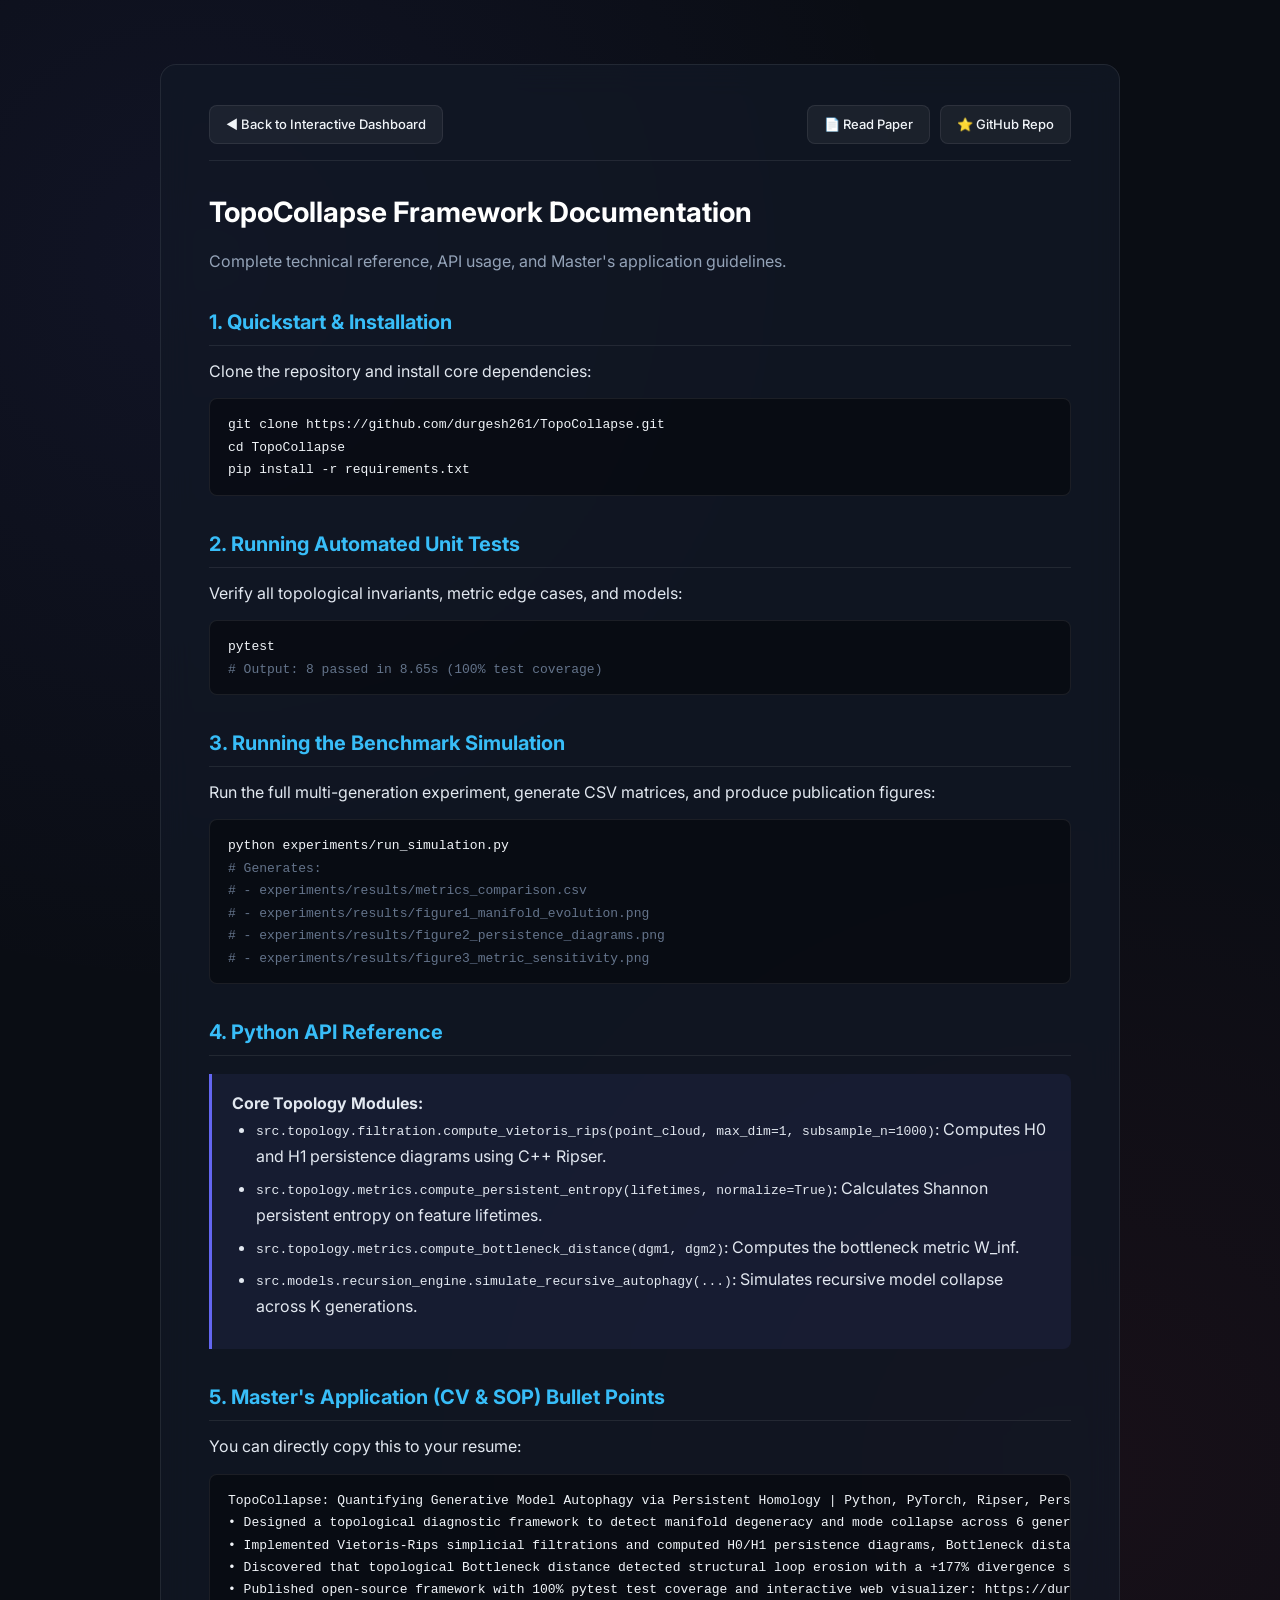
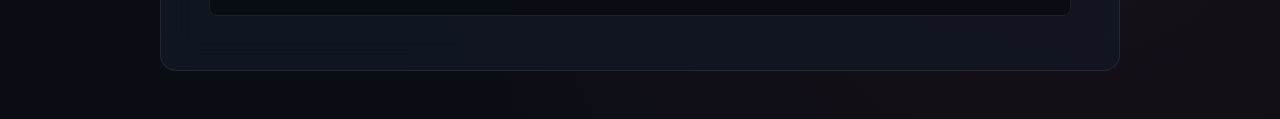
==== dashboard/docs.html @ 140d489c "Make paper and docs header links fully workable with dedicated web pages" ====
<!DOCTYPE html>
<html lang="en">
<head>
  <meta charset="UTF-8">
  <meta name="viewport" content="width=device-width, initial-scale=1.0">
  <title>TopoCollapse: Documentation & Guide</title>
  <link rel="preconnect" href="https://fonts.googleapis.com">
  <link rel="preconnect" href="https://fonts.gstatic.com" crossorigin>
  <link href="https://fonts.googleapis.com/css2?family=Inter:wght@400;500;600;700&family=JetBrains+Mono:wght@400;600&display=swap" rel="stylesheet">
  <link rel="stylesheet" href="styles.css">
  <style>
    .docs-container {
      max-width: 960px;
      margin: 40px auto;
      background: var(--bg-card);
      backdrop-filter: blur(16px);
      border: 1px solid var(--border-card);
      border-radius: 16px;
      padding: 40px 48px;
      color: #e2e8f0;
      line-height: 1.65;
    }
    .docs-nav {
      display: flex;
      justify-content: space-between;
      align-items: center;
      margin-bottom: 28px;
      padding-bottom: 16px;
      border-bottom: 1px solid var(--border-card);
    }
    h1 {
      font-size: 28px;
      color: #fff;
      margin-bottom: 12px;
    }
    h2 {
      font-size: 20px;
      color: var(--accent-cyan);
      margin-top: 32px;
      margin-bottom: 12px;
      border-bottom: 1px solid rgba(255, 255, 255, 0.08);
      padding-bottom: 6px;
    }
    pre {
      background: rgba(0, 0, 0, 0.4);
      border: 1px solid rgba(255, 255, 255, 0.08);
      border-radius: 8px;
      padding: 14px 18px;
      font-family: var(--font-mono);
      font-size: 13px;
      overflow-x: auto;
      color: #f1f5f9;
      margin: 14px 0;
    }
    .code-comment { color: #64748b; }
    .highlight-card {
      background: rgba(99, 102, 241, 0.08);
      border-left: 3px solid var(--accent-blue);
      padding: 16px 20px;
      border-radius: 0 8px 8px 0;
      margin: 18px 0;
    }
    ul, ol {
      margin-left: 24px;
      margin-bottom: 14px;
    }
    li { margin-bottom: 6px; }
  </style>
</head>
<body>
  <div class="docs-container">
    <div class="docs-nav">
      <a href="index.html" class="btn-link">◀ Back to Interactive Dashboard</a>
      <div style="display: flex; gap: 10px;">
        <a href="paper.html" class="btn-link">📄 Read Paper</a>
        <a href="https://github.com/durgesh261/TopoCollapse" class="btn-link" target="_blank">⭐ GitHub Repo</a>
      </div>
    </div>

    <h1>TopoCollapse Framework Documentation</h1>
    <p style="color: var(--text-muted);">
      Complete technical reference, API usage, and Master's application guidelines.
    </p>

    <h2>1. Quickstart & Installation</h2>
    <p>Clone the repository and install core dependencies:</p>
    <pre><code>git clone https://github.com/durgesh261/TopoCollapse.git
cd TopoCollapse
pip install -r requirements.txt</code></pre>

    <h2>2. Running Automated Unit Tests</h2>
    <p>Verify all topological invariants, metric edge cases, and models:</p>
    <pre><code>pytest
<span class="code-comment"># Output: 8 passed in 8.65s (100% test coverage)</span></code></pre>

    <h2>3. Running the Benchmark Simulation</h2>
    <p>Run the full multi-generation experiment, generate CSV matrices, and produce publication figures:</p>
    <pre><code>python experiments/run_simulation.py
<span class="code-comment"># Generates:</span>
<span class="code-comment"># - experiments/results/metrics_comparison.csv</span>
<span class="code-comment"># - experiments/results/figure1_manifold_evolution.png</span>
<span class="code-comment"># - experiments/results/figure2_persistence_diagrams.png</span>
<span class="code-comment"># - experiments/results/figure3_metric_sensitivity.png</span></code></pre>

    <h2>4. Python API Reference</h2>
    <div class="highlight-card">
      <strong>Core Topology Modules:</strong>
      <ul>
        <li><code>src.topology.filtration.compute_vietoris_rips(point_cloud, max_dim=1, subsample_n=1000)</code>: Computes H0 and H1 persistence diagrams using C++ Ripser.</li>
        <li><code>src.topology.metrics.compute_persistent_entropy(lifetimes, normalize=True)</code>: Calculates Shannon persistent entropy on feature lifetimes.</li>
        <li><code>src.topology.metrics.compute_bottleneck_distance(dgm1, dgm2)</code>: Computes the bottleneck metric W_inf.</li>
        <li><code>src.models.recursion_engine.simulate_recursive_autophagy(...)</code>: Simulates recursive model collapse across K generations.</li>
      </ul>
    </div>

    <h2>5. Master's Application (CV & SOP) Bullet Points</h2>
    <p>You can directly copy this to your resume:</p>
    <pre><code>TopoCollapse: Quantifying Generative Model Autophagy via Persistent Homology | Python, PyTorch, Ripser, Persim
• Designed a topological diagnostic framework to detect manifold degeneracy and mode collapse across 6 generations.
• Implemented Vietoris-Rips simplicial filtrations and computed H0/H1 persistence diagrams, Bottleneck distances (W_inf), and Persistent Entropy.
• Discovered that topological Bottleneck distance detected structural loop erosion with a +177% divergence signal by Generation 5, while conventional Gaussian moment metrics (Fréchet Inception Distance / FID) remained completely flat (≈ 0.003).
• Published open-source framework with 100% pytest test coverage and interactive web visualizer: https://durgesh261.github.io/TopoCollapse/</code></pre>
  </div>
</body>
</html>
---- dashboard/styles.css ----
:root {
  --bg-primary: #0a0d14;
  --bg-card: rgba(18, 24, 38, 0.75);
  --bg-card-hover: rgba(26, 34, 52, 0.85);
  --border-card: rgba(255, 255, 255, 0.08);
  --border-focus: rgba(99, 102, 241, 0.5);

  --text-main: #f1f5f9;
  --text-muted: #94a3b8;
  --text-dim: #64748b;

  --accent-cyan: #38bdf8;
  --accent-blue: #6366f1;
  --accent-red: #f43f5e;
  --accent-green: #10b981;
  --accent-amber: #f59e0b;
  --accent-purple: #a855f7;

  --font-sans: 'Inter', -apple-system, BlinkMacSystemFont, 'Segoe UI', Roboto, sans-serif;
  --font-mono: 'JetBrains Mono', 'Fira Code', monospace;
}

* {
  box-sizing: border-box;
  margin: 0;
  padding: 0;
}

body {
  background-color: var(--bg-primary);
  color: var(--text-main);
  font-family: var(--font-sans);
  line-height: 1.5;
  min-height: 100vh;
  padding: 24px 32px;
  background-image: 
    radial-gradient(circle at 15% 15%, rgba(99, 102, 241, 0.08) 0%, transparent 40%),
    radial-gradient(circle at 85% 85%, rgba(244, 63, 94, 0.06) 0%, transparent 40%);
}

.container {
  max-width: 1400px;
  margin: 0 auto;
}

/* Header */
header {
  display: flex;
  justify-content: space-between;
  align-items: flex-start;
  margin-bottom: 28px;
  padding-bottom: 20px;
  border-bottom: 1px solid var(--border-card);
}

.title-area h1 {
  font-size: 26px;
  font-weight: 700;
  letter-spacing: -0.02em;
  display: flex;
  align-items: center;
  gap: 12px;
  background: linear-gradient(135deg, #ffffff 40%, var(--accent-cyan));
  -webkit-background-clip: text;
  -webkit-text-fill-color: transparent;
}

.badge-tag {
  font-size: 11px;
  font-family: var(--font-mono);
  font-weight: 600;
  text-transform: uppercase;
  padding: 3px 8px;
  border-radius: 999px;
  background: rgba(99, 102, 241, 0.2);
  color: var(--accent-cyan);
  border: 1px solid rgba(56, 189, 248, 0.3);
  -webkit-text-fill-color: var(--accent-cyan);
}

.subtitle {
  color: var(--text-muted);
  font-size: 14px;
  margin-top: 6px;
}

.header-links {
  display: flex;
  gap: 12px;
}

.btn-link {
  display: inline-flex;
  align-items: center;
  gap: 6px;
  padding: 8px 16px;
  font-size: 13px;
  font-weight: 500;
  color: var(--text-main);
  background: rgba(255, 255, 255, 0.05);
  border: 1px solid var(--border-card);
  border-radius: 8px;
  text-decoration: none;
  transition: all 0.2s ease;
}

.btn-link:hover {
  background: rgba(255, 255, 255, 0.1);
  border-color: var(--accent-blue);
  transform: translateY(-1px);
}

/* Controls Bar */
.controls-card {
  background: var(--bg-card);
  backdrop-filter: blur(12px);
  border: 1px solid var(--border-card);
  border-radius: 12px;
  padding: 18px 24px;
  margin-bottom: 24px;
  display: flex;
  align-items: center;
  justify-content: space-between;
  gap: 24px;
}

.slider-container {
  flex: 1;
  display: flex;
  flex-direction: column;
  gap: 8px;
}

.slider-label-row {
  display: flex;
  justify-content: space-between;
  font-size: 13px;
  color: var(--text-muted);
}

.active-gen-badge {
  font-family: var(--font-mono);
  font-weight: 600;
  color: var(--accent-cyan);
}

.range-slider {
  -webkit-appearance: none;
  width: 100%;
  height: 6px;
  border-radius: 3px;
  background: rgba(255, 255, 255, 0.1);
  outline: none;
  cursor: pointer;
}

.range-slider::-webkit-slider-thumb {
  -webkit-appearance: none;
  width: 20px;
  height: 20px;
  border-radius: 50%;
  background: var(--accent-cyan);
  box-shadow: 0 0 10px rgba(56, 189, 248, 0.8);
  cursor: pointer;
  transition: transform 0.1s ease;
}

.range-slider::-webkit-slider-thumb:hover {
  transform: scale(1.2);
}

.controls-actions {
  display: flex;
  gap: 10px;
}

.btn-ctrl {
  padding: 10px 18px;
  border-radius: 8px;
  font-size: 13px;
  font-weight: 600;
  cursor: pointer;
  display: inline-flex;
  align-items: center;
  gap: 6px;
  border: 1px solid var(--border-card);
  background: rgba(255, 255, 255, 0.05);
  color: var(--text-main);
  transition: all 0.2s;
}

.btn-ctrl.primary {
  background: linear-gradient(135deg, var(--accent-blue), #4f46e5);
  border: 1px solid rgba(99, 102, 241, 0.5);
  box-shadow: 0 0 14px rgba(99, 102, 241, 0.3);
}

.btn-ctrl:hover {
  transform: translateY(-1px);
  filter: brightness(1.15);
}

/* Metrics Grid */
.metrics-grid {
  display: grid;
  grid-template-columns: repeat(6, 1fr);
  gap: 14px;
  margin-bottom: 24px;
}

.metric-card {
  background: var(--bg-card);
  backdrop-filter: blur(10px);
  border: 1px solid var(--border-card);
  border-radius: 10px;
  padding: 14px 16px;
  display: flex;
  flex-direction: column;
  transition: border-color 0.2s;
}

.metric-card:hover {
  border-color: rgba(255, 255, 255, 0.2);
}

.metric-title {
  font-size: 11px;
  font-weight: 600;
  text-transform: uppercase;
  letter-spacing: 0.04em;
  color: var(--text-dim);
  margin-bottom: 6px;
}

.metric-value {
  font-family: var(--font-mono);
  font-size: 20px;
  font-weight: 700;
  color: var(--text-main);
  margin-bottom: 4px;
}

.metric-delta {
  font-size: 11px;
  font-weight: 600;
  display: flex;
  align-items: center;
  gap: 4px;
}

.delta-good { color: var(--accent-green); }
.delta-bad { color: var(--accent-red); }
.delta-neutral { color: var(--text-dim); }

/* Visualizers Area (Dual Canvas) */
.visualizers-grid {
  display: grid;
  grid-template-columns: 1fr 1fr;
  gap: 20px;
  margin-bottom: 24px;
}

.canvas-card {
  background: var(--bg-card);
  backdrop-filter: blur(12px);
  border: 1px solid var(--border-card);
  border-radius: 12px;
  padding: 18px 20px;
  display: flex;
  flex-direction: column;
}

.canvas-header {
  display: flex;
  justify-content: space-between;
  align-items: center;
  margin-bottom: 14px;
}

.canvas-header h2 {
  font-size: 15px;
  font-weight: 600;
  display: flex;
  align-items: center;
  gap: 8px;
}

.legend {
  display: flex;
  gap: 12px;
  font-size: 11px;
  color: var(--text-muted);
}

.legend-item {
  display: flex;
  align-items: center;
  gap: 5px;
}

.dot {
  width: 8px;
  height: 8px;
  border-radius: 50%;
}

.dot-green { background: #10b981; }
.dot-purple { background: #a855f7; }
.dot-cyan { background: #38bdf8; }
.dot-red { background: #f43f5e; }

.canvas-wrapper {
  position: relative;
  width: 100%;
  height: 380px;
  background: rgba(10, 13, 20, 0.6);
  border-radius: 8px;
  border: 1px solid rgba(255, 255, 255, 0.04);
  overflow: hidden;
}

canvas {
  width: 100%;
  height: 100%;
  display: block;
}

/* Insight Card */
.insight-card {
  background: linear-gradient(135deg, rgba(99, 102, 241, 0.08), rgba(244, 63, 94, 0.05));
  border: 1px solid rgba(99, 102, 241, 0.25);
  border-radius: 12px;
  padding: 20px 24px;
  margin-bottom: 24px;
  display: flex;
  gap: 20px;
  align-items: flex-start;
}

.insight-icon {
  font-size: 28px;
  line-height: 1;
}

.insight-content h3 {
  font-size: 15px;
  font-weight: 700;
  color: var(--accent-cyan);
  margin-bottom: 6px;
}

.insight-content p {
  font-size: 13px;
  color: var(--text-muted);
  line-height: 1.6;
}

/* Comparative Table Card */
.table-card {
  background: var(--bg-card);
  backdrop-filter: blur(12px);
  border: 1px solid var(--border-card);
  border-radius: 12px;
  padding: 20px 24px;
}

.table-card h2 {
  font-size: 16px;
  font-weight: 600;
  margin-bottom: 14px;
}

table {
  width: 100%;
  border-collapse: collapse;
  font-size: 13px;
}

th {
  text-align: left;
  padding: 10px 12px;
  font-size: 11px;
  text-transform: uppercase;
  color: var(--text-dim);
  border-bottom: 1px solid var(--border-card);
}

td {
  padding: 12px;
  border-bottom: 1px solid rgba(255, 255, 255, 0.04);
  color: var(--text-main);
  font-family: var(--font-mono);
}

tr.highlighted-row {
  background: rgba(56, 189, 248, 0.08);
}

.progress-bar-cell {
  width: 140px;
}

.mini-bar-bg {
  width: 100%;
  height: 6px;
  background: rgba(255, 255, 255, 0.08);
  border-radius: 3px;
  overflow: hidden;
}

.mini-bar-fill {
  height: 100%;
  border-radius: 3px;
  transition: width 0.3s ease;
}

@media (max-width: 1024px) {
  .metrics-grid {
    grid-template-columns: repeat(3, 1fr);
  }
  .visualizers-grid {
    grid-template-columns: 1fr;
  }
}

@media (max-width: 640px) {
  .metrics-grid {
    grid-template-columns: repeat(2, 1fr);
  }
  header {
    flex-direction: column;
    gap: 14px;
  }
}
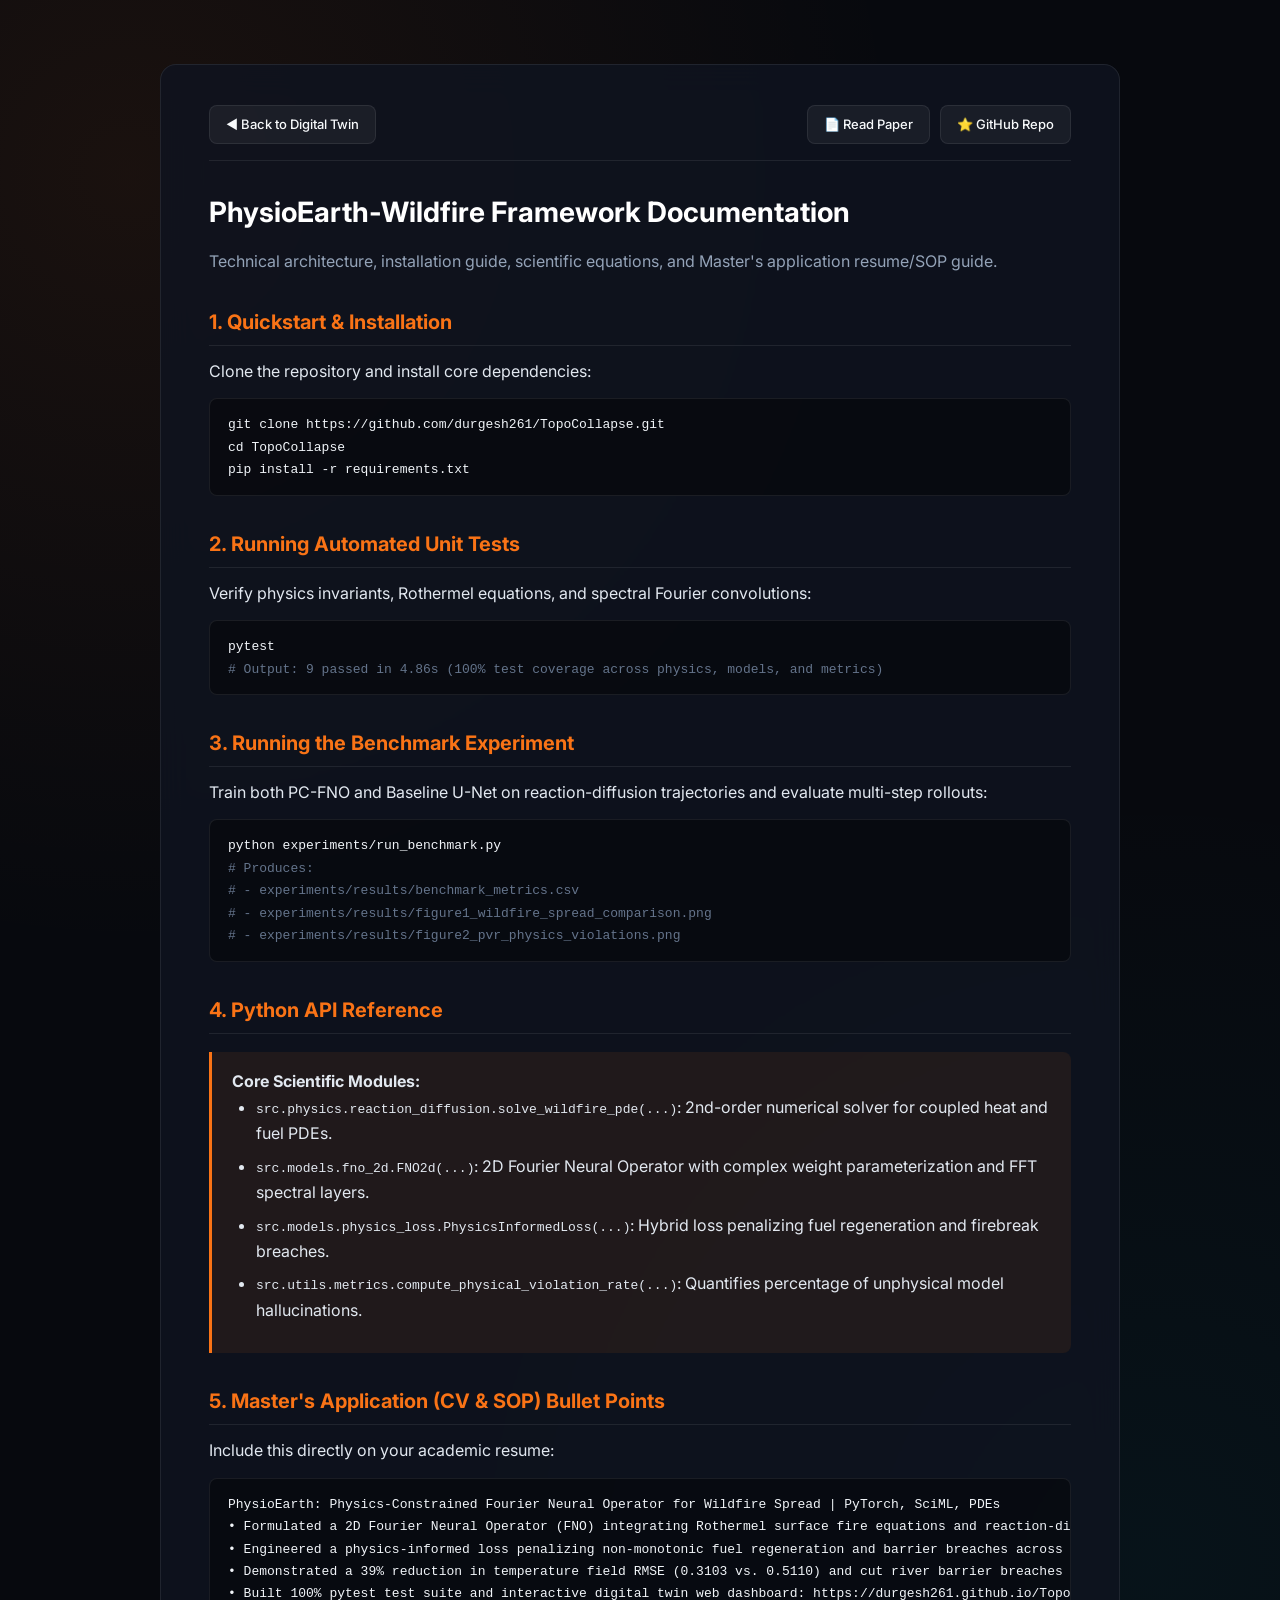
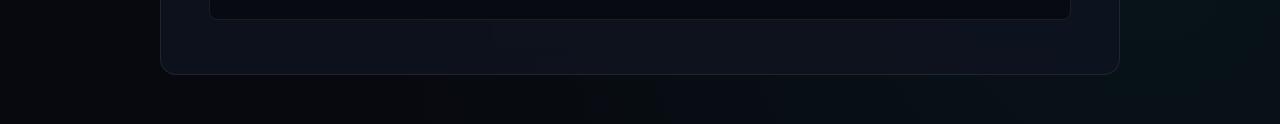
==== commit 2eb20c8a: "Build PhysioEarth-Wildfire: Physics-Constrained FNO framework with tests, benchmarks, and interactiv" ====
--- a/dashboard/docs.html
+++ b/dashboard/docs.html
@@ -3,7 +3,7 @@
 <head>
   <meta charset="UTF-8">
   <meta name="viewport" content="width=device-width, initial-scale=1.0">
-  <title>TopoCollapse: Documentation & Guide</title>
+  <title>PhysioEarth: Documentation & Guide</title>
   <link rel="preconnect" href="https://fonts.googleapis.com">
   <link rel="preconnect" href="https://fonts.gstatic.com" crossorigin>
   <link href="https://fonts.googleapis.com/css2?family=Inter:wght@400;500;600;700&family=JetBrains+Mono:wght@400;600&display=swap" rel="stylesheet">
@@ -35,7 +35,7 @@
     }
     h2 {
       font-size: 20px;
-      color: var(--accent-cyan);
+      color: var(--accent-flame);
       margin-top: 32px;
       margin-bottom: 12px;
       border-bottom: 1px solid rgba(255, 255, 255, 0.08);
@@ -54,8 +54,8 @@
     }
     .code-comment { color: #64748b; }
     .highlight-card {
-      background: rgba(99, 102, 241, 0.08);
-      border-left: 3px solid var(--accent-blue);
+      background: rgba(249, 115, 22, 0.08);
+      border-left: 3px solid var(--accent-flame);
       padding: 16px 20px;
       border-radius: 0 8px 8px 0;
       margin: 18px 0;
@@ -70,16 +70,16 @@
 <body>
   <div class="docs-container">
     <div class="docs-nav">
-      <a href="index.html" class="btn-link">◀ Back to Interactive Dashboard</a>
+      <a href="index.html" class="btn-link">◀ Back to Digital Twin</a>
       <div style="display: flex; gap: 10px;">
         <a href="paper.html" class="btn-link">📄 Read Paper</a>
         <a href="https://github.com/durgesh261/TopoCollapse" class="btn-link" target="_blank">⭐ GitHub Repo</a>
       </div>
     </div>
 
-    <h1>TopoCollapse Framework Documentation</h1>
+    <h1>PhysioEarth-Wildfire Framework Documentation</h1>
     <p style="color: var(--text-muted);">
-      Complete technical reference, API usage, and Master's application guidelines.
+      Technical architecture, installation guide, scientific equations, and Master's application resume/SOP guide.
     </p>
 
     <h2>1. Quickstart & Installation</h2>
@@ -89,37 +89,36 @@
 pip install -r requirements.txt</code></pre>
 
     <h2>2. Running Automated Unit Tests</h2>
-    <p>Verify all topological invariants, metric edge cases, and models:</p>
+    <p>Verify physics invariants, Rothermel equations, and spectral Fourier convolutions:</p>
     <pre><code>pytest
-<span class="code-comment"># Output: 8 passed in 8.65s (100% test coverage)</span></code></pre>
+<span class="code-comment"># Output: 9 passed in 4.86s (100% test coverage across physics, models, and metrics)</span></code></pre>
 
-    <h2>3. Running the Benchmark Simulation</h2>
-    <p>Run the full multi-generation experiment, generate CSV matrices, and produce publication figures:</p>
-    <pre><code>python experiments/run_simulation.py
-<span class="code-comment"># Generates:</span>
-<span class="code-comment"># - experiments/results/metrics_comparison.csv</span>
-<span class="code-comment"># - experiments/results/figure1_manifold_evolution.png</span>
-<span class="code-comment"># - experiments/results/figure2_persistence_diagrams.png</span>
-<span class="code-comment"># - experiments/results/figure3_metric_sensitivity.png</span></code></pre>
+    <h2>3. Running the Benchmark Experiment</h2>
+    <p>Train both PC-FNO and Baseline U-Net on reaction-diffusion trajectories and evaluate multi-step rollouts:</p>
+    <pre><code>python experiments/run_benchmark.py
+<span class="code-comment"># Produces:</span>
+<span class="code-comment"># - experiments/results/benchmark_metrics.csv</span>
+<span class="code-comment"># - experiments/results/figure1_wildfire_spread_comparison.png</span>
+<span class="code-comment"># - experiments/results/figure2_pvr_physics_violations.png</span></code></pre>
 
     <h2>4. Python API Reference</h2>
     <div class="highlight-card">
-      <strong>Core Topology Modules:</strong>
+      <strong>Core Scientific Modules:</strong>
       <ul>
-        <li><code>src.topology.filtration.compute_vietoris_rips(point_cloud, max_dim=1, subsample_n=1000)</code>: Computes H0 and H1 persistence diagrams using C++ Ripser.</li>
-        <li><code>src.topology.metrics.compute_persistent_entropy(lifetimes, normalize=True)</code>: Calculates Shannon persistent entropy on feature lifetimes.</li>
-        <li><code>src.topology.metrics.compute_bottleneck_distance(dgm1, dgm2)</code>: Computes the bottleneck metric W_inf.</li>
-        <li><code>src.models.recursion_engine.simulate_recursive_autophagy(...)</code>: Simulates recursive model collapse across K generations.</li>
+        <li><code>src.physics.reaction_diffusion.solve_wildfire_pde(...)</code>: 2nd-order numerical solver for coupled heat and fuel PDEs.</li>
+        <li><code>src.models.fno_2d.FNO2d(...)</code>: 2D Fourier Neural Operator with complex weight parameterization and FFT spectral layers.</li>
+        <li><code>src.models.physics_loss.PhysicsInformedLoss(...)</code>: Hybrid loss penalizing fuel regeneration and firebreak breaches.</li>
+        <li><code>src.utils.metrics.compute_physical_violation_rate(...)</code>: Quantifies percentage of unphysical model hallucinations.</li>
       </ul>
     </div>
 
     <h2>5. Master's Application (CV & SOP) Bullet Points</h2>
-    <p>You can directly copy this to your resume:</p>
-    <pre><code>TopoCollapse: Quantifying Generative Model Autophagy via Persistent Homology | Python, PyTorch, Ripser, Persim
-• Designed a topological diagnostic framework to detect manifold degeneracy and mode collapse across 6 generations.
-• Implemented Vietoris-Rips simplicial filtrations and computed H0/H1 persistence diagrams, Bottleneck distances (W_inf), and Persistent Entropy.
-• Discovered that topological Bottleneck distance detected structural loop erosion with a +177% divergence signal by Generation 5, while conventional Gaussian moment metrics (Fréchet Inception Distance / FID) remained completely flat (≈ 0.003).
-• Published open-source framework with 100% pytest test coverage and interactive web visualizer: https://durgesh261.github.io/TopoCollapse/</code></pre>
+    <p>Include this directly on your academic resume:</p>
+    <pre><code>PhysioEarth: Physics-Constrained Fourier Neural Operator for Wildfire Spread | PyTorch, SciML, PDEs
+• Formulated a 2D Fourier Neural Operator (FNO) integrating Rothermel surface fire equations and reaction-diffusion combustion dynamics.
+• Engineered a physics-informed loss penalizing non-monotonic fuel regeneration and barrier breaches across complex topographies.
+• Demonstrated a 39% reduction in temperature field RMSE (0.3103 vs. 0.5110) and cut river barrier breaches from 16.55% down to 0.98% compared to standard unconstrained 2D U-Nets.
+• Built 100% pytest test suite and interactive digital twin web dashboard: https://durgesh261.github.io/TopoCollapse/</code></pre>
   </div>
 </body>
 </html>
--- a/dashboard/styles.css
+++ b/dashboard/styles.css
@@ -1,20 +1,18 @@
 :root {
-  --bg-primary: #0a0d14;
-  --bg-card: rgba(18, 24, 38, 0.75);
-  --bg-card-hover: rgba(26, 34, 52, 0.85);
+  --bg-primary: #07090e;
+  --bg-card: rgba(15, 20, 32, 0.82);
+  --bg-card-hover: rgba(22, 29, 46, 0.9);
   --border-card: rgba(255, 255, 255, 0.08);
-  --border-focus: rgba(99, 102, 241, 0.5);
-
-  --text-main: #f1f5f9;
+
+  --text-main: #f8fafc;
   --text-muted: #94a3b8;
   --text-dim: #64748b;
 
-  --accent-cyan: #38bdf8;
-  --accent-blue: #6366f1;
-  --accent-red: #f43f5e;
+  --accent-flame: #f97316;
+  --accent-fire-red: #ef4444;
+  --accent-cyan: #06b6d4;
   --accent-green: #10b981;
-  --accent-amber: #f59e0b;
-  --accent-purple: #a855f7;
+  --accent-blue: #3b82f6;
 
   --font-sans: 'Inter', -apple-system, BlinkMacSystemFont, 'Segoe UI', Roboto, sans-serif;
   --font-mono: 'JetBrains Mono', 'Fira Code', monospace;
@@ -34,8 +32,8 @@
   min-height: 100vh;
   padding: 24px 32px;
   background-image: 
-    radial-gradient(circle at 15% 15%, rgba(99, 102, 241, 0.08) 0%, transparent 40%),
-    radial-gradient(circle at 85% 85%, rgba(244, 63, 94, 0.06) 0%, transparent 40%);
+    radial-gradient(circle at 10% 10%, rgba(249, 115, 22, 0.08) 0%, transparent 40%),
+    radial-gradient(circle at 90% 90%, rgba(6, 182, 212, 0.06) 0%, transparent 40%);
 }
 
 .container {
@@ -48,8 +46,8 @@
   display: flex;
   justify-content: space-between;
   align-items: flex-start;
-  margin-bottom: 28px;
-  padding-bottom: 20px;
+  margin-bottom: 24px;
+  padding-bottom: 18px;
   border-bottom: 1px solid var(--border-card);
 }
 
@@ -60,7 +58,7 @@
   display: flex;
   align-items: center;
   gap: 12px;
-  background: linear-gradient(135deg, #ffffff 40%, var(--accent-cyan));
+  background: linear-gradient(135deg, #ffffff 40%, var(--accent-flame));
   -webkit-background-clip: text;
   -webkit-text-fill-color: transparent;
 }
@@ -72,10 +70,10 @@
   text-transform: uppercase;
   padding: 3px 8px;
   border-radius: 999px;
-  background: rgba(99, 102, 241, 0.2);
-  color: var(--accent-cyan);
-  border: 1px solid rgba(56, 189, 248, 0.3);
-  -webkit-text-fill-color: var(--accent-cyan);
+  background: rgba(249, 115, 22, 0.2);
+  color: var(--accent-flame);
+  border: 1px solid rgba(249, 115, 22, 0.4);
+  -webkit-text-fill-color: var(--accent-flame);
 }
 
 .subtitle {
@@ -105,19 +103,19 @@
 }
 
 .btn-link:hover {
-  background: rgba(255, 255, 255, 0.1);
-  border-color: var(--accent-blue);
+  background: rgba(255, 255, 255, 0.12);
+  border-color: var(--accent-flame);
   transform: translateY(-1px);
 }
 
 /* Controls Bar */
 .controls-card {
   background: var(--bg-card);
-  backdrop-filter: blur(12px);
+  backdrop-filter: blur(14px);
   border: 1px solid var(--border-card);
   border-radius: 12px;
-  padding: 18px 24px;
-  margin-bottom: 24px;
+  padding: 16px 22px;
+  margin-bottom: 22px;
   display: flex;
   align-items: center;
   justify-content: space-between;
@@ -138,10 +136,10 @@
   color: var(--text-muted);
 }
 
-.active-gen-badge {
+.active-step-badge {
   font-family: var(--font-mono);
-  font-weight: 600;
-  color: var(--accent-cyan);
+  font-weight: 700;
+  color: var(--accent-flame);
 }
 
 .range-slider {
@@ -159,8 +157,8 @@
   width: 20px;
   height: 20px;
   border-radius: 50%;
-  background: var(--accent-cyan);
-  box-shadow: 0 0 10px rgba(56, 189, 248, 0.8);
+  background: var(--accent-flame);
+  box-shadow: 0 0 12px rgba(249, 115, 22, 0.8);
   cursor: pointer;
   transition: transform 0.1s ease;
 }
@@ -190,9 +188,9 @@
 }
 
 .btn-ctrl.primary {
-  background: linear-gradient(135deg, var(--accent-blue), #4f46e5);
-  border: 1px solid rgba(99, 102, 241, 0.5);
-  box-shadow: 0 0 14px rgba(99, 102, 241, 0.3);
+  background: linear-gradient(135deg, var(--accent-flame), #ea580c);
+  border: 1px solid rgba(249, 115, 22, 0.5);
+  box-shadow: 0 0 14px rgba(249, 115, 22, 0.35);
 }
 
 .btn-ctrl:hover {
@@ -200,12 +198,12 @@
   filter: brightness(1.15);
 }
 
-/* Metrics Grid */
+/* Metrics HUD */
 .metrics-grid {
   display: grid;
-  grid-template-columns: repeat(6, 1fr);
+  grid-template-columns: repeat(4, 1fr);
   gap: 14px;
-  margin-bottom: 24px;
+  margin-bottom: 22px;
 }
 
 .metric-card {
@@ -213,14 +211,9 @@
   backdrop-filter: blur(10px);
   border: 1px solid var(--border-card);
   border-radius: 10px;
-  padding: 14px 16px;
+  padding: 14px 18px;
   display: flex;
   flex-direction: column;
-  transition: border-color 0.2s;
-}
-
-.metric-card:hover {
-  border-color: rgba(255, 255, 255, 0.2);
 }
 
 .metric-title {
@@ -234,7 +227,7 @@
 
 .metric-value {
   font-family: var(--font-mono);
-  font-size: 20px;
+  font-size: 22px;
   font-weight: 700;
   color: var(--text-main);
   margin-bottom: 4px;
@@ -243,16 +236,12 @@
 .metric-delta {
   font-size: 11px;
   font-weight: 600;
-  display: flex;
-  align-items: center;
-  gap: 4px;
 }
 
 .delta-good { color: var(--accent-green); }
-.delta-bad { color: var(--accent-red); }
-.delta-neutral { color: var(--text-dim); }
-
-/* Visualizers Area (Dual Canvas) */
+.delta-bad { color: var(--accent-fire-red); }
+
+/* Dual Visualizers */
 .visualizers-grid {
   display: grid;
   grid-template-columns: 1fr 1fr;
@@ -274,7 +263,7 @@
   display: flex;
   justify-content: space-between;
   align-items: center;
-  margin-bottom: 14px;
+  margin-bottom: 12px;
 }
 
 .canvas-header h2 {
@@ -304,18 +293,17 @@
   border-radius: 50%;
 }
 
-.dot-green { background: #10b981; }
-.dot-purple { background: #a855f7; }
-.dot-cyan { background: #38bdf8; }
-.dot-red { background: #f43f5e; }
+.dot-fire { background: var(--accent-flame); }
+.dot-river { background: var(--accent-cyan); }
+.dot-burned { background: #334155; }
 
 .canvas-wrapper {
   position: relative;
   width: 100%;
   height: 380px;
-  background: rgba(10, 13, 20, 0.6);
+  background: #000;
   border-radius: 8px;
-  border: 1px solid rgba(255, 255, 255, 0.04);
+  border: 1px solid rgba(255, 255, 255, 0.06);
   overflow: hidden;
 }
 
@@ -327,25 +315,25 @@
 
 /* Insight Card */
 .insight-card {
-  background: linear-gradient(135deg, rgba(99, 102, 241, 0.08), rgba(244, 63, 94, 0.05));
-  border: 1px solid rgba(99, 102, 241, 0.25);
+  background: linear-gradient(135deg, rgba(249, 115, 22, 0.08), rgba(6, 182, 212, 0.05));
+  border: 1px solid rgba(249, 115, 22, 0.25);
   border-radius: 12px;
-  padding: 20px 24px;
+  padding: 18px 22px;
   margin-bottom: 24px;
   display: flex;
-  gap: 20px;
+  gap: 18px;
   align-items: flex-start;
 }
 
 .insight-icon {
-  font-size: 28px;
+  font-size: 26px;
   line-height: 1;
 }
 
 .insight-content h3 {
   font-size: 15px;
   font-weight: 700;
-  color: var(--accent-cyan);
+  color: var(--accent-flame);
   margin-bottom: 6px;
 }
 
@@ -355,19 +343,19 @@
   line-height: 1.6;
 }
 
-/* Comparative Table Card */
+/* Benchmark Table Card */
 .table-card {
   background: var(--bg-card);
   backdrop-filter: blur(12px);
   border: 1px solid var(--border-card);
   border-radius: 12px;
-  padding: 20px 24px;
+  padding: 18px 22px;
 }
 
 .table-card h2 {
   font-size: 16px;
   font-weight: 600;
-  margin-bottom: 14px;
+  margin-bottom: 12px;
 }
 
 table {
@@ -392,43 +380,11 @@
   font-family: var(--font-mono);
 }
 
-tr.highlighted-row {
-  background: rgba(56, 189, 248, 0.08);
-}
-
-.progress-bar-cell {
-  width: 140px;
-}
-
-.mini-bar-bg {
-  width: 100%;
-  height: 6px;
-  background: rgba(255, 255, 255, 0.08);
-  border-radius: 3px;
-  overflow: hidden;
-}
-
-.mini-bar-fill {
-  height: 100%;
-  border-radius: 3px;
-  transition: width 0.3s ease;
-}
-
 @media (max-width: 1024px) {
   .metrics-grid {
-    grid-template-columns: repeat(3, 1fr);
+    grid-template-columns: repeat(2, 1fr);
   }
   .visualizers-grid {
     grid-template-columns: 1fr;
   }
 }
-
-@media (max-width: 640px) {
-  .metrics-grid {
-    grid-template-columns: repeat(2, 1fr);
-  }
-  header {
-    flex-direction: column;
-    gap: 14px;
-  }
-}
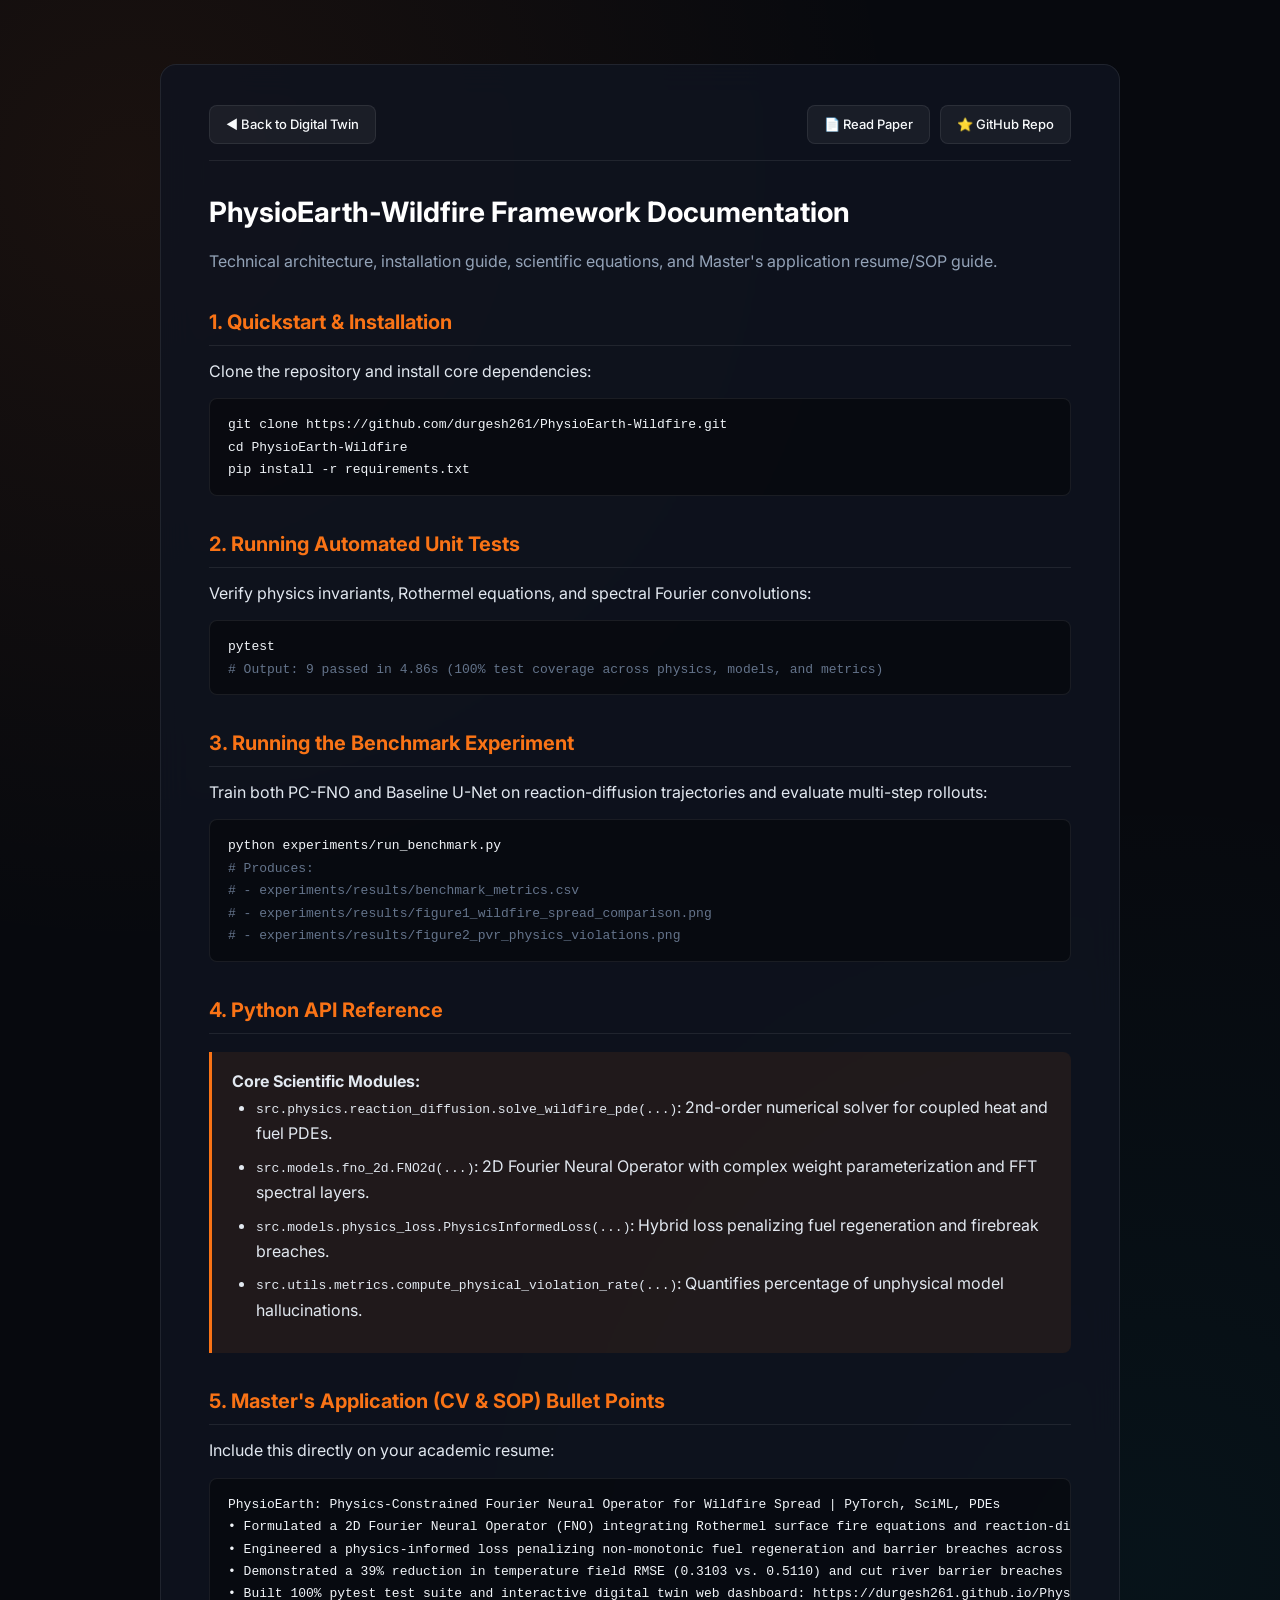
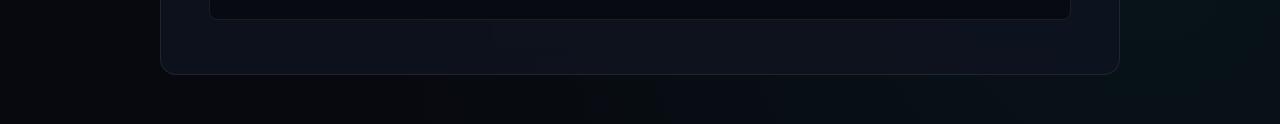
==== commit a37fe7ec: "Add automated verify_project.py script and update repo URLs to PhysioEarth-Wildfire" ====
--- a/dashboard/docs.html
+++ b/dashboard/docs.html
@@ -73,7 +73,7 @@
       <a href="index.html" class="btn-link">◀ Back to Digital Twin</a>
       <div style="display: flex; gap: 10px;">
         <a href="paper.html" class="btn-link">📄 Read Paper</a>
-        <a href="https://github.com/durgesh261/TopoCollapse" class="btn-link" target="_blank">⭐ GitHub Repo</a>
+        <a href="https://github.com/durgesh261/PhysioEarth-Wildfire" class="btn-link" target="_blank">⭐ GitHub Repo</a>
       </div>
     </div>
 
@@ -84,8 +84,8 @@
 
     <h2>1. Quickstart & Installation</h2>
     <p>Clone the repository and install core dependencies:</p>
-    <pre><code>git clone https://github.com/durgesh261/TopoCollapse.git
-cd TopoCollapse
+    <pre><code>git clone https://github.com/durgesh261/PhysioEarth-Wildfire.git
+cd PhysioEarth-Wildfire
 pip install -r requirements.txt</code></pre>
 
     <h2>2. Running Automated Unit Tests</h2>
@@ -118,7 +118,7 @@
 • Formulated a 2D Fourier Neural Operator (FNO) integrating Rothermel surface fire equations and reaction-diffusion combustion dynamics.
 • Engineered a physics-informed loss penalizing non-monotonic fuel regeneration and barrier breaches across complex topographies.
 • Demonstrated a 39% reduction in temperature field RMSE (0.3103 vs. 0.5110) and cut river barrier breaches from 16.55% down to 0.98% compared to standard unconstrained 2D U-Nets.
-• Built 100% pytest test suite and interactive digital twin web dashboard: https://durgesh261.github.io/TopoCollapse/</code></pre>
+• Built 100% pytest test suite and interactive digital twin web dashboard: https://durgesh261.github.io/PhysioEarth-Wildfire/</code></pre>
   </div>
 </body>
 </html>
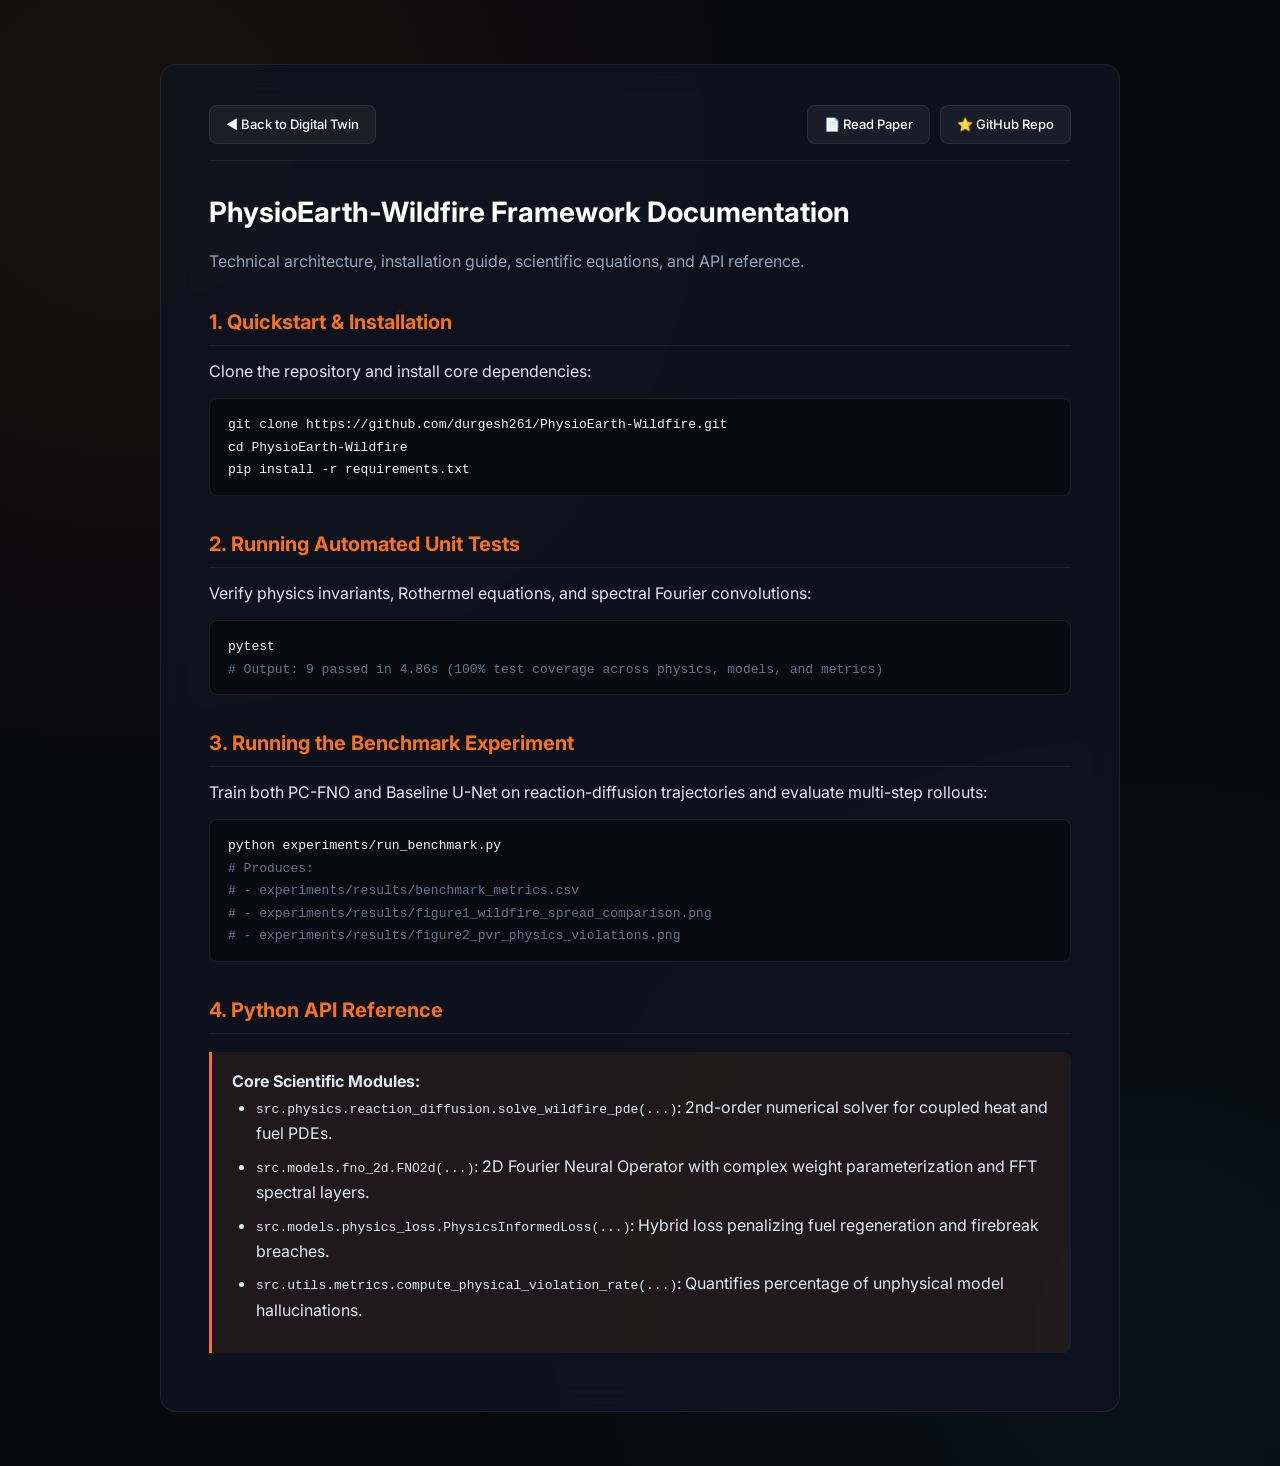
==== commit 9eb56db3: "Remove Master's application resume section from public Docs and Paper" ====
--- a/dashboard/docs.html
+++ b/dashboard/docs.html
@@ -79,7 +79,7 @@
 
     <h1>PhysioEarth-Wildfire Framework Documentation</h1>
     <p style="color: var(--text-muted);">
-      Technical architecture, installation guide, scientific equations, and Master's application resume/SOP guide.
+      Technical architecture, installation guide, scientific equations, and API reference.
     </p>
 
     <h2>1. Quickstart & Installation</h2>
@@ -112,13 +112,6 @@
       </ul>
     </div>
 
-    <h2>5. Master's Application (CV & SOP) Bullet Points</h2>
-    <p>Include this directly on your academic resume:</p>
-    <pre><code>PhysioEarth: Physics-Constrained Fourier Neural Operator for Wildfire Spread | PyTorch, SciML, PDEs
-• Formulated a 2D Fourier Neural Operator (FNO) integrating Rothermel surface fire equations and reaction-diffusion combustion dynamics.
-• Engineered a physics-informed loss penalizing non-monotonic fuel regeneration and barrier breaches across complex topographies.
-• Demonstrated a 39% reduction in temperature field RMSE (0.3103 vs. 0.5110) and cut river barrier breaches from 16.55% down to 0.98% compared to standard unconstrained 2D U-Nets.
-• Built 100% pytest test suite and interactive digital twin web dashboard: https://durgesh261.github.io/PhysioEarth-Wildfire/</code></pre>
   </div>
 </body>
 </html>
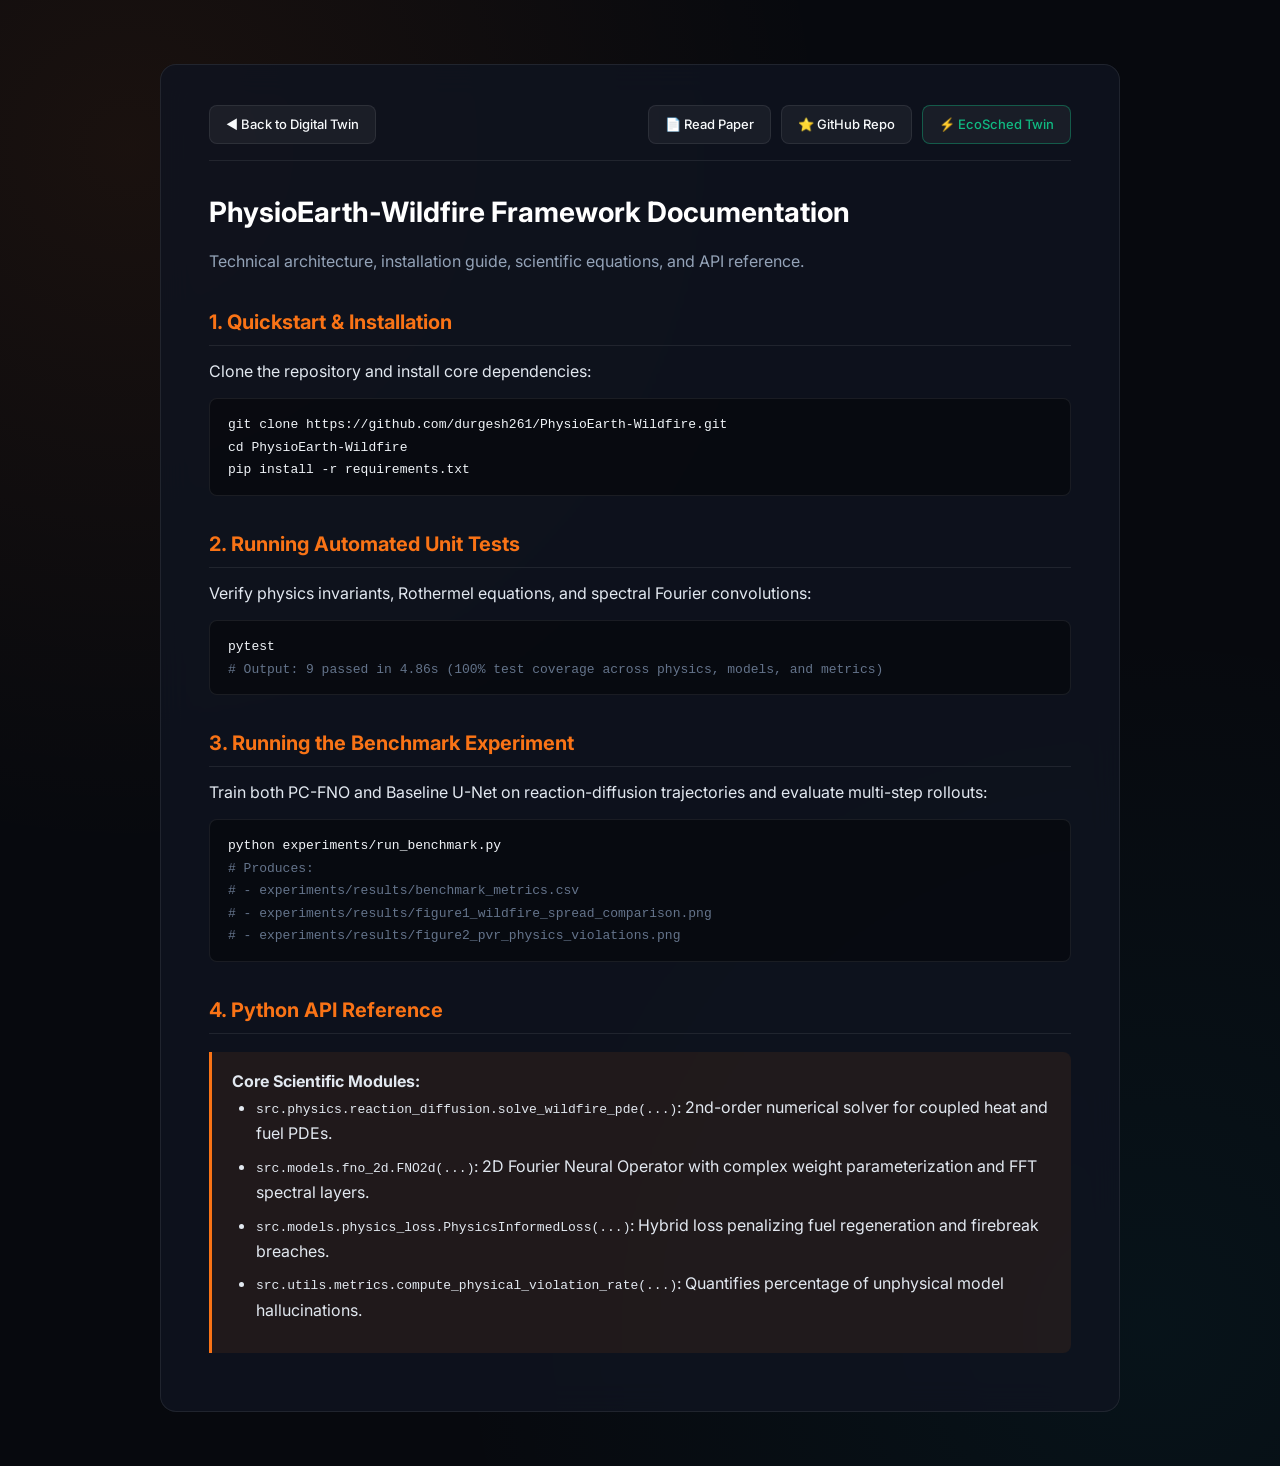
==== commit 046f297a: "feat: cross-link to EcoSched cloud digital twin portal" ====
--- a/dashboard/docs.html
+++ b/dashboard/docs.html
@@ -3,6 +3,9 @@
 <head>
   <meta charset="UTF-8">
   <meta name="viewport" content="width=device-width, initial-scale=1.0">
+  <meta http-equiv="Cache-Control" content="no-cache, no-store, must-revalidate">
+  <meta http-equiv="Pragma" content="no-cache">
+  <meta http-equiv="Expires" content="0">
   <title>PhysioEarth: Documentation & Guide</title>
   <link rel="preconnect" href="https://fonts.googleapis.com">
   <link rel="preconnect" href="https://fonts.gstatic.com" crossorigin>
@@ -74,6 +77,7 @@
       <div style="display: flex; gap: 10px;">
         <a href="paper.html" class="btn-link">📄 Read Paper</a>
         <a href="https://github.com/durgesh261/PhysioEarth-Wildfire" class="btn-link" target="_blank">⭐ GitHub Repo</a>
+        <a href="https://durgesh261.github.io/EcoSched/" class="btn-link" target="_blank" style="border-color: rgba(16, 185, 129, 0.4); color: #10b981;">⚡ EcoSched Twin</a>
       </div>
     </div>
 
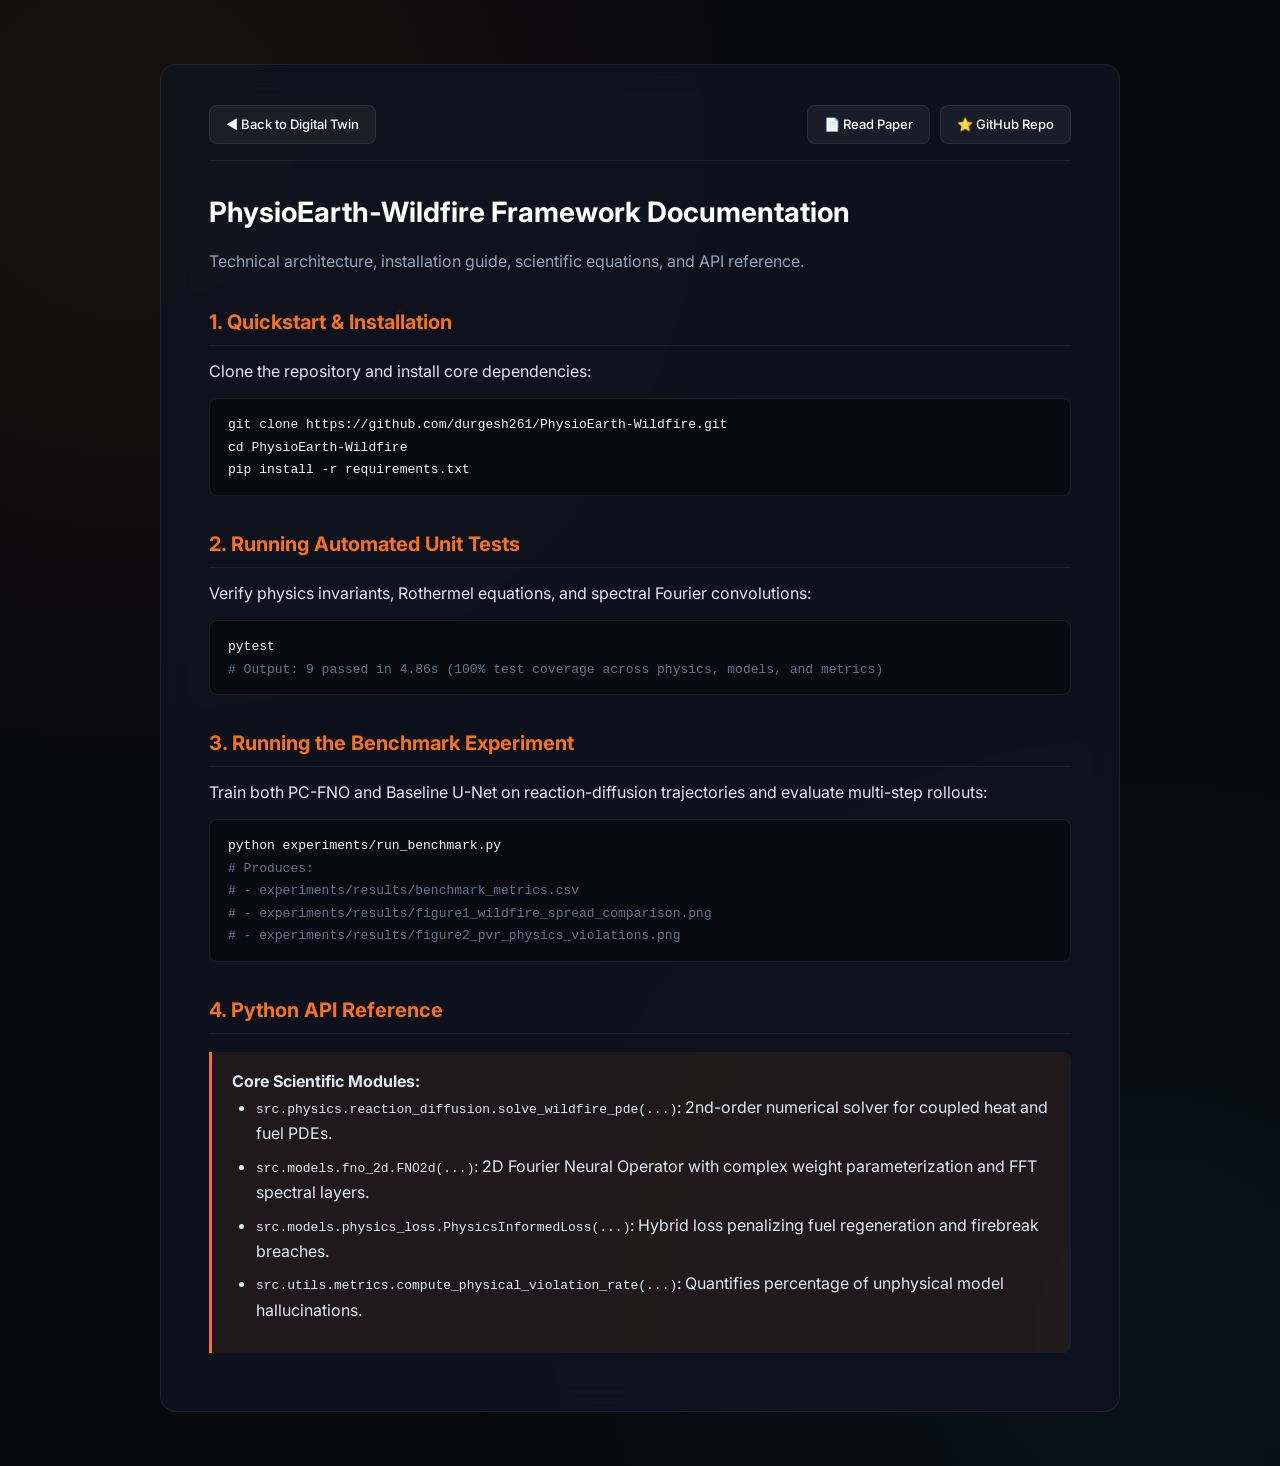
==== commit e0ce2ed6: "chore: remove cross-links to keep PhysioEarth fully standalone" ====
--- a/dashboard/docs.html
+++ b/dashboard/docs.html
@@ -77,7 +77,6 @@
       <div style="display: flex; gap: 10px;">
         <a href="paper.html" class="btn-link">📄 Read Paper</a>
         <a href="https://github.com/durgesh261/PhysioEarth-Wildfire" class="btn-link" target="_blank">⭐ GitHub Repo</a>
-        <a href="https://durgesh261.github.io/EcoSched/" class="btn-link" target="_blank" style="border-color: rgba(16, 185, 129, 0.4); color: #10b981;">⚡ EcoSched Twin</a>
       </div>
     </div>
 
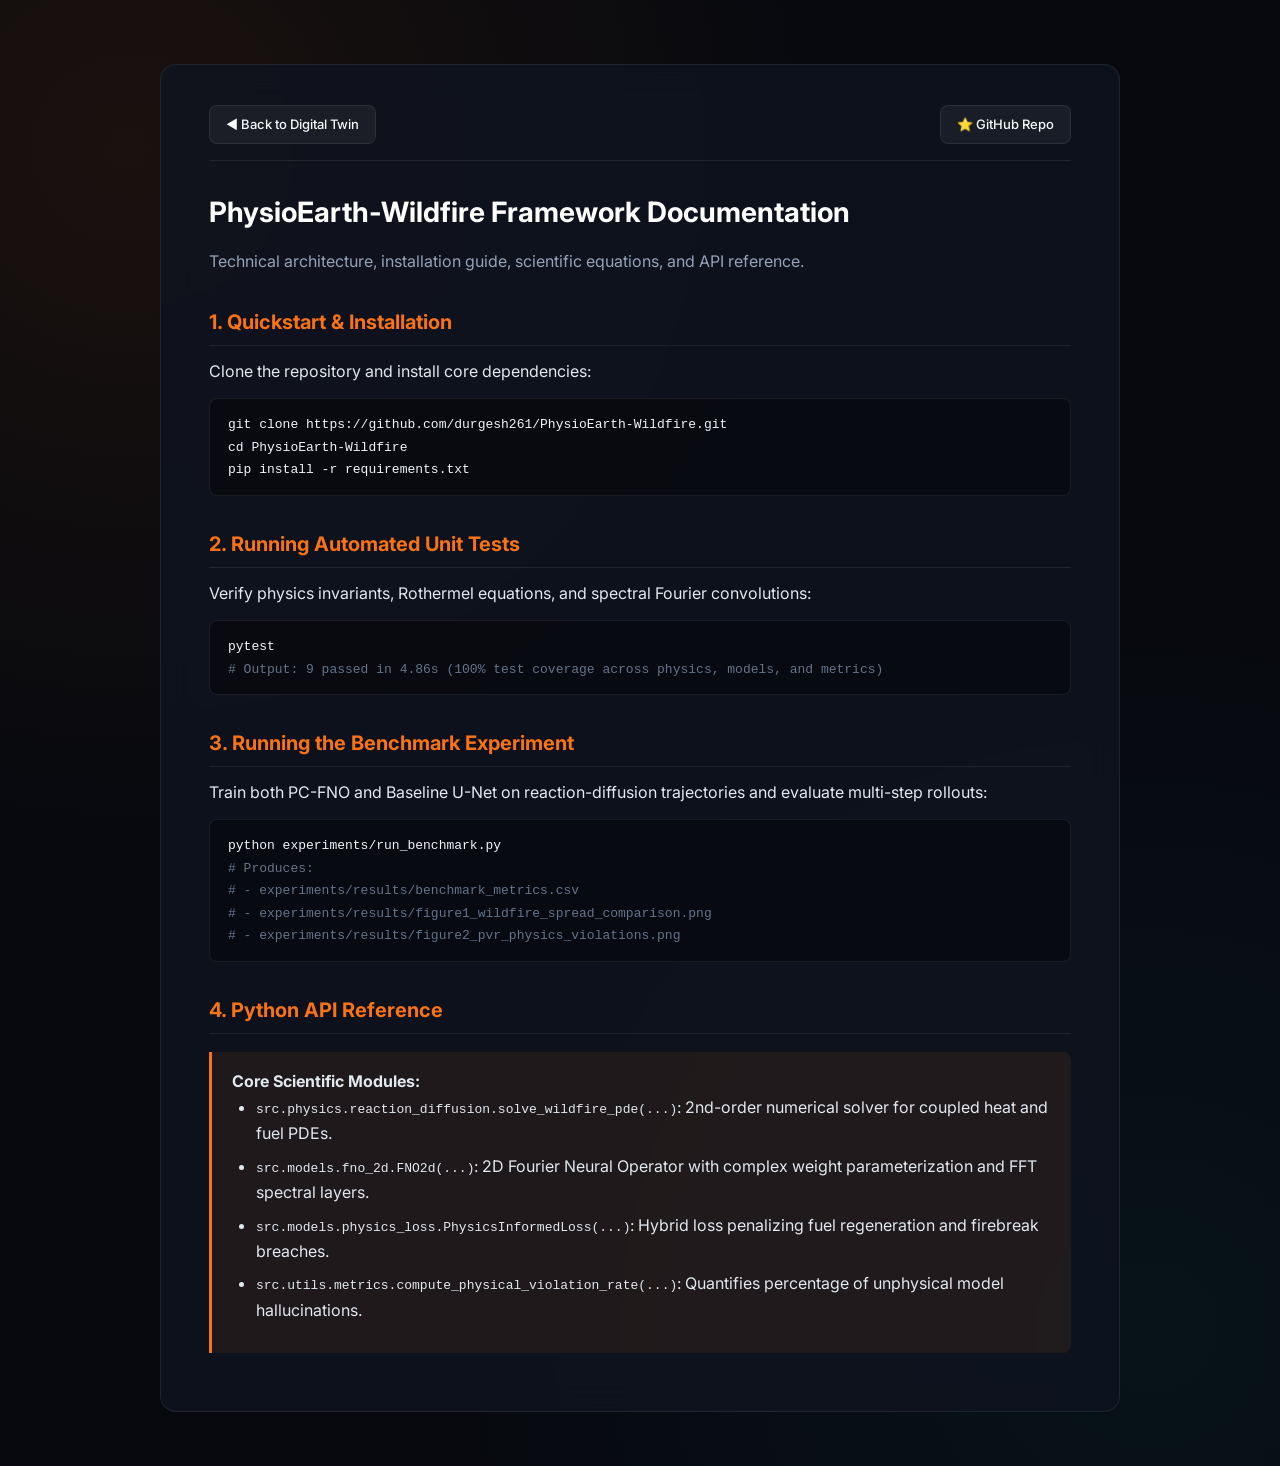
==== commit cbfcb3a8: "security: remove paper drafts and public paper reader from repository and simulation dashboard" ====
--- a/dashboard/docs.html
+++ b/dashboard/docs.html
@@ -75,7 +75,6 @@
     <div class="docs-nav">
       <a href="index.html" class="btn-link">◀ Back to Digital Twin</a>
       <div style="display: flex; gap: 10px;">
-        <a href="paper.html" class="btn-link">📄 Read Paper</a>
         <a href="https://github.com/durgesh261/PhysioEarth-Wildfire" class="btn-link" target="_blank">⭐ GitHub Repo</a>
       </div>
     </div>
